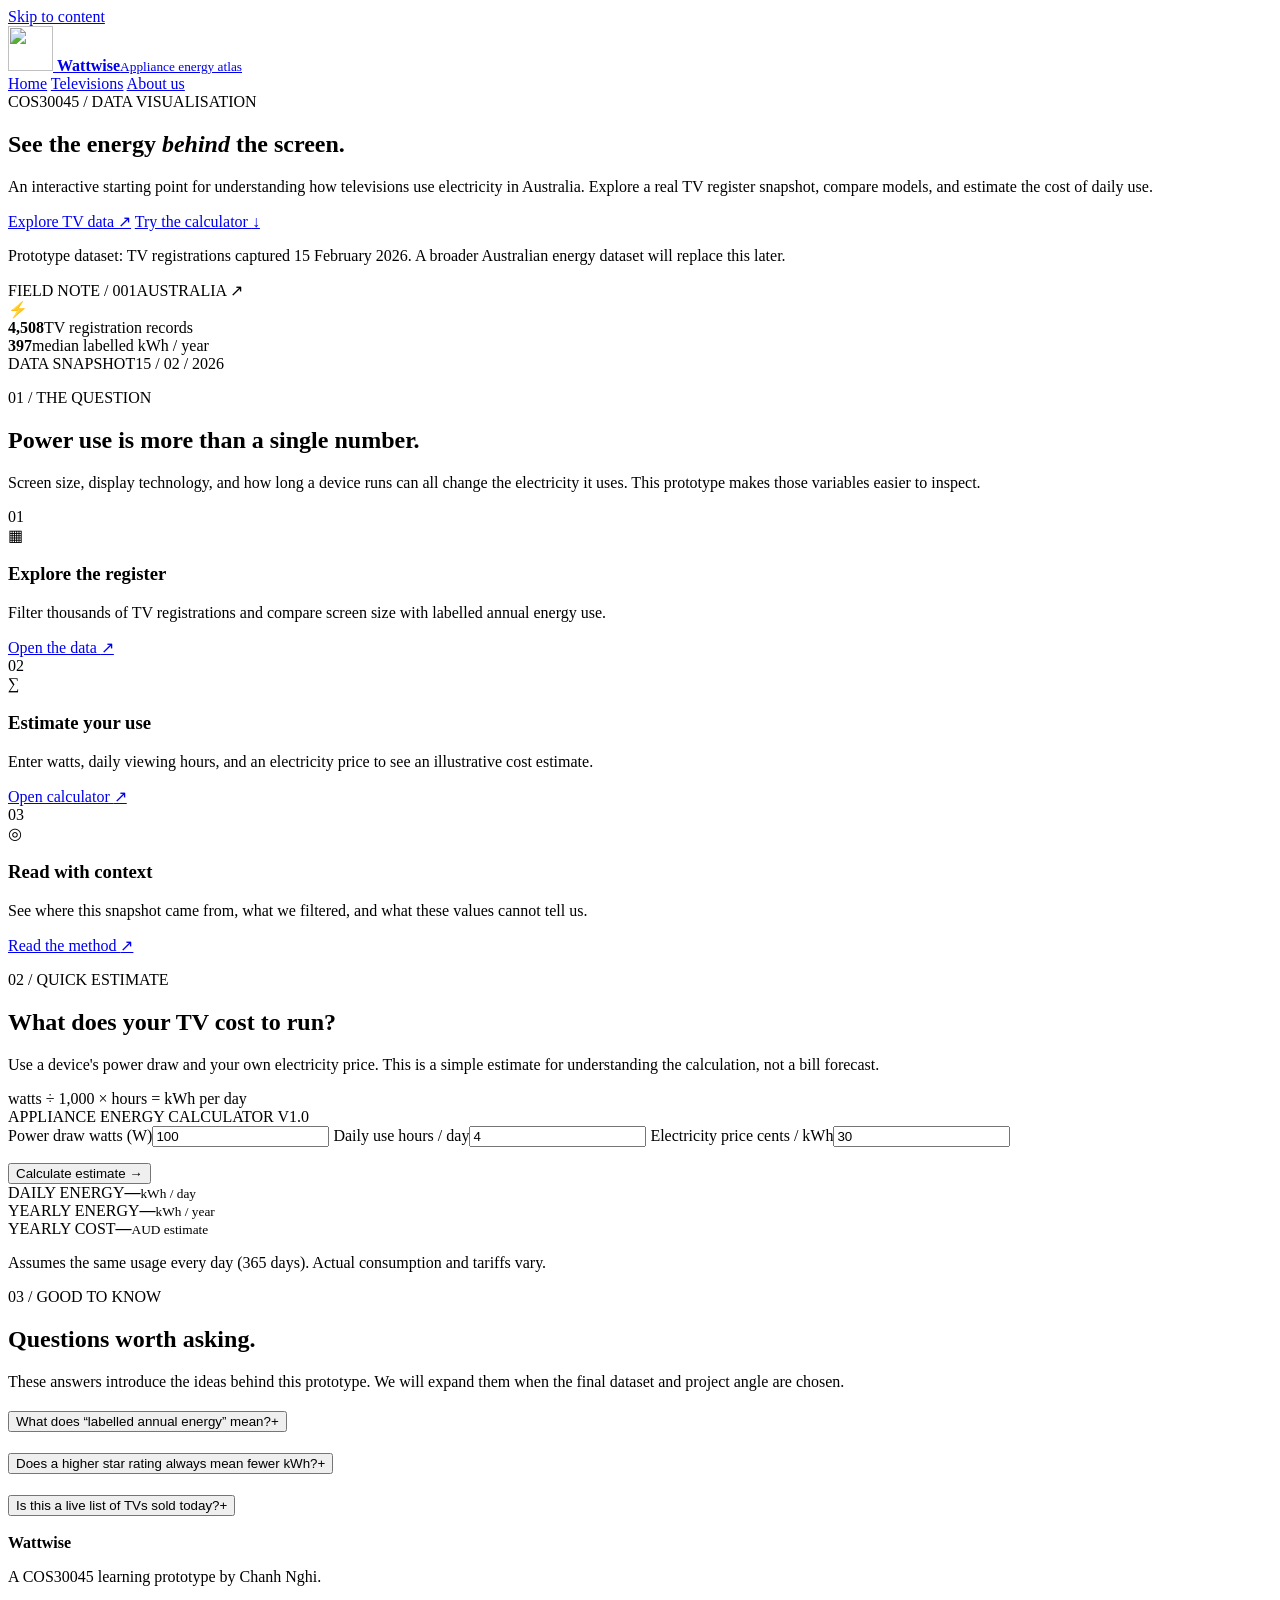
==== Exercise 0.2/index.html @ 2fa2e794 "Initial version of the website" ====
<!doctype html>
<html lang="en">

<head>
  <meta charset="utf-8">
  <meta name="viewport" content="width=device-width, initial-scale=1">
  <meta name="description"
    content="Explore appliance energy use in Australia through an interactive television data snapshot.">
  <title>Home | Appliance Energy Consumption Website</title>
  <link rel="stylesheet" href="assets/css/styles.css">
  <script src="assets/js/site.js" defer></script>
</head>

<body data-page="home">
  <a class="skip-link" href="#main">Skip to content</a>
  <header class="site-header">
    <div class="shell nav-shell">
      <a class="brand" href="index.html" aria-label="Wattwise, Home">
        <img src="assets/img/power-icon.png" alt="" width="45" height="45">
        <span><strong>Wattwise</strong><small>Appliance energy atlas</small></span>
      </a>
      <nav class="main-nav" aria-label="Main navigation">
        <a href="index.html" aria-current="page">Home</a>
        <a href="televisions.html">Televisions</a>
        <a href="about.html">About us</a>
      </nav>
    </div>
  </header>

  <main id="main">
    <section class="hero shell">
      <div class="hero-copy">
        <div class="eyebrow"><span class="eyebrow-dot"></span> COS30045 / DATA VISUALISATION</div>
        <h1>See the energy <em>behind</em> the screen.</h1>
        <p class="hero-lead">An interactive starting point for understanding how televisions use electricity in
          Australia. Explore a real TV register snapshot, compare models, and estimate the cost of daily use.</p>
        <div class="button-row">
          <a class="button button-primary" href="televisions.html">Explore TV data <span aria-hidden="true">↗</span></a>
          <a class="button button-quiet" href="#calculator">Try the calculator <span aria-hidden="true">↓</span></a>
        </div>
        <p class="hero-footnote">Prototype dataset: TV registrations captured 15 February 2026. A broader Australian
          energy dataset will replace this later.</p>
      </div>
      <div class="hero-visual"
        aria-label="Snapshot facts: 4,508 TV registration records and median labelled consumption of 397 kilowatt-hours per year">
        <div class="hero-visual-top"><span>FIELD NOTE / 001</span><span>AUSTRALIA ↗</span></div>
        <div class="energy-orbit" aria-hidden="true">
          <div class="orbit-core"><span>⚡</span></div>
        </div>
        <div class="hero-stats">
          <div><strong>4,508</strong><span>TV registration records</span></div>
          <div><strong>397</strong><span>median labelled kWh / year</span></div>
        </div>
        <div class="hero-visual-bottom"><span>DATA SNAPSHOT</span><span>15 / 02 / 2026</span></div>
      </div>
    </section>

    <section class="section section-light">
      <div class="shell">
        <div class="section-heading">
          <div>
            <p class="kicker">01 / THE QUESTION</p>
            <h2>Power use is more than a single number.</h2>
          </div>
          <p>Screen size, display technology, and how long a device runs can all change the electricity it uses. This
            prototype makes those variables easier to inspect.</p>
        </div>
        <div class="feature-grid">
          <article class="feature-card"><span class="feature-number">01</span>
            <div class="feature-icon" aria-hidden="true">▦</div>
            <h3>Explore the register</h3>
            <p>Filter thousands of TV registrations and compare screen size with labelled annual energy use.</p><a
              href="televisions.html">Open the data <span aria-hidden="true">↗</span></a>
          </article>
          <article class="feature-card"><span class="feature-number">02</span>
            <div class="feature-icon" aria-hidden="true">∑</div>
            <h3>Estimate your use</h3>
            <p>Enter watts, daily viewing hours, and an electricity price to see an illustrative cost estimate.</p><a
              href="#calculator">Open calculator <span aria-hidden="true">↗</span></a>
          </article>
          <article class="feature-card"><span class="feature-number">03</span>
            <div class="feature-icon" aria-hidden="true">◎</div>
            <h3>Read with context</h3>
            <p>See where this snapshot came from, what we filtered, and what these values cannot tell us.</p><a
              href="about.html">Read the method <span aria-hidden="true">↗</span></a>
          </article>
        </div>
      </div>
    </section>

    <section class="section calculator-section" id="calculator">
      <div class="shell calculator-layout">
        <div class="calculator-intro">
          <p class="kicker">02 / QUICK ESTIMATE</p>
          <h2>What does your TV cost to run?</h2>
          <p>Use a device's power draw and your own electricity price. This is a simple estimate for understanding the
            calculation, not a bill forecast.</p>
          <div class="formula">watts ÷ 1,000 × hours = kWh per day</div>
        </div>
        <form class="calculator-panel" id="energy-calculator" novalidate>
          <div class="panel-label">APPLIANCE ENERGY CALCULATOR <span>V1.0</span></div>
          <div class="form-grid">
            <label>Power draw <span>watts (W)</span><input id="watts" name="watts" type="number" min="0.1" step="any"
                value="100" inputmode="decimal" required></label>
            <label>Daily use <span>hours / day</span><input id="hours" name="hours" type="number" min="0.1" max="24"
                step="any" value="4" inputmode="decimal" required></label>
            <label class="form-wide">Electricity price <span>cents / kWh</span><input id="price" name="price"
                type="number" min="0" step="any" value="30" inputmode="decimal" required></label>
          </div>
          <p class="form-error" id="calculator-error" role="alert" aria-live="polite"></p>
          <button class="button button-primary calculator-button" type="submit">Calculate estimate <span
              aria-hidden="true">→</span></button>
          <div class="result-grid" id="calculator-results" aria-live="polite">
            <div><span>DAILY ENERGY</span><strong id="daily-energy">—</strong><small>kWh / day</small></div>
            <div><span>YEARLY ENERGY</span><strong id="yearly-energy">—</strong><small>kWh / year</small></div>
            <div><span>YEARLY COST</span><strong id="yearly-cost">—</strong><small>AUD estimate</small></div>
          </div>
          <p class="fine-print">Assumes the same usage every day (365 days). Actual consumption and tariffs vary.</p>
        </form>
      </div>
    </section>

    <section class="section section-light faq-section">
      <div class="shell faq-layout">
        <div>
          <p class="kicker">03 / GOOD TO KNOW</p>
          <h2>Questions worth asking.</h2>
          <p>These answers introduce the ideas behind this prototype. We will expand them when the final dataset and
            project angle are chosen.</p>
        </div>
        <div class="faq-list">
          <div class="faq-item">
            <h3><button class="faq-trigger" type="button" aria-expanded="false" aria-controls="faq-a1">What does
                “labelled annual energy” mean?<span aria-hidden="true">+</span></button></h3>
            <div class="faq-answer" id="faq-a1" hidden>
              <p>It is the annual kWh value provided in the TV registration dataset. It is useful for comparing
                registered models, but your real usage can differ.</p>
            </div>
          </div>
          <div class="faq-item">
            <h3><button class="faq-trigger" type="button" aria-expanded="false" aria-controls="faq-a2">Does a higher
                star rating always mean fewer kWh?<span aria-hidden="true">+</span></button></h3>
            <div class="faq-answer" id="faq-a2" hidden>
              <p>Not necessarily. A larger screen can use more total energy even with a strong efficiency rating.
                Compare similar screen sizes when making a choice.</p>
            </div>
          </div>
          <div class="faq-item">
            <h3><button class="faq-trigger" type="button" aria-expanded="false" aria-controls="faq-a3">Is this a live
                list of TVs sold today?<span aria-hidden="true">+</span></button></h3>
            <div class="faq-answer" id="faq-a3" hidden>
              <p>No. This site uses a temporary snapshot dated 15 February 2026. “Available” reflects the status
                recorded in that file, not a live stock check.</p>
            </div>
          </div>
        </div>
      </div>
    </section>
  </main>
  <footer class="site-footer">
    <div class="shell footer-inner">
      <div><strong>Wattwise</strong>
        <p>A COS30045 learning prototype by Chanh Nghi.</p>
      </div>
      <div><span>© 2026 Chanh Nghi</span><span>GenAI assistance: OpenAI Codex for design and code.</span></div>
    </div>
  </footer>
</body>

</html>
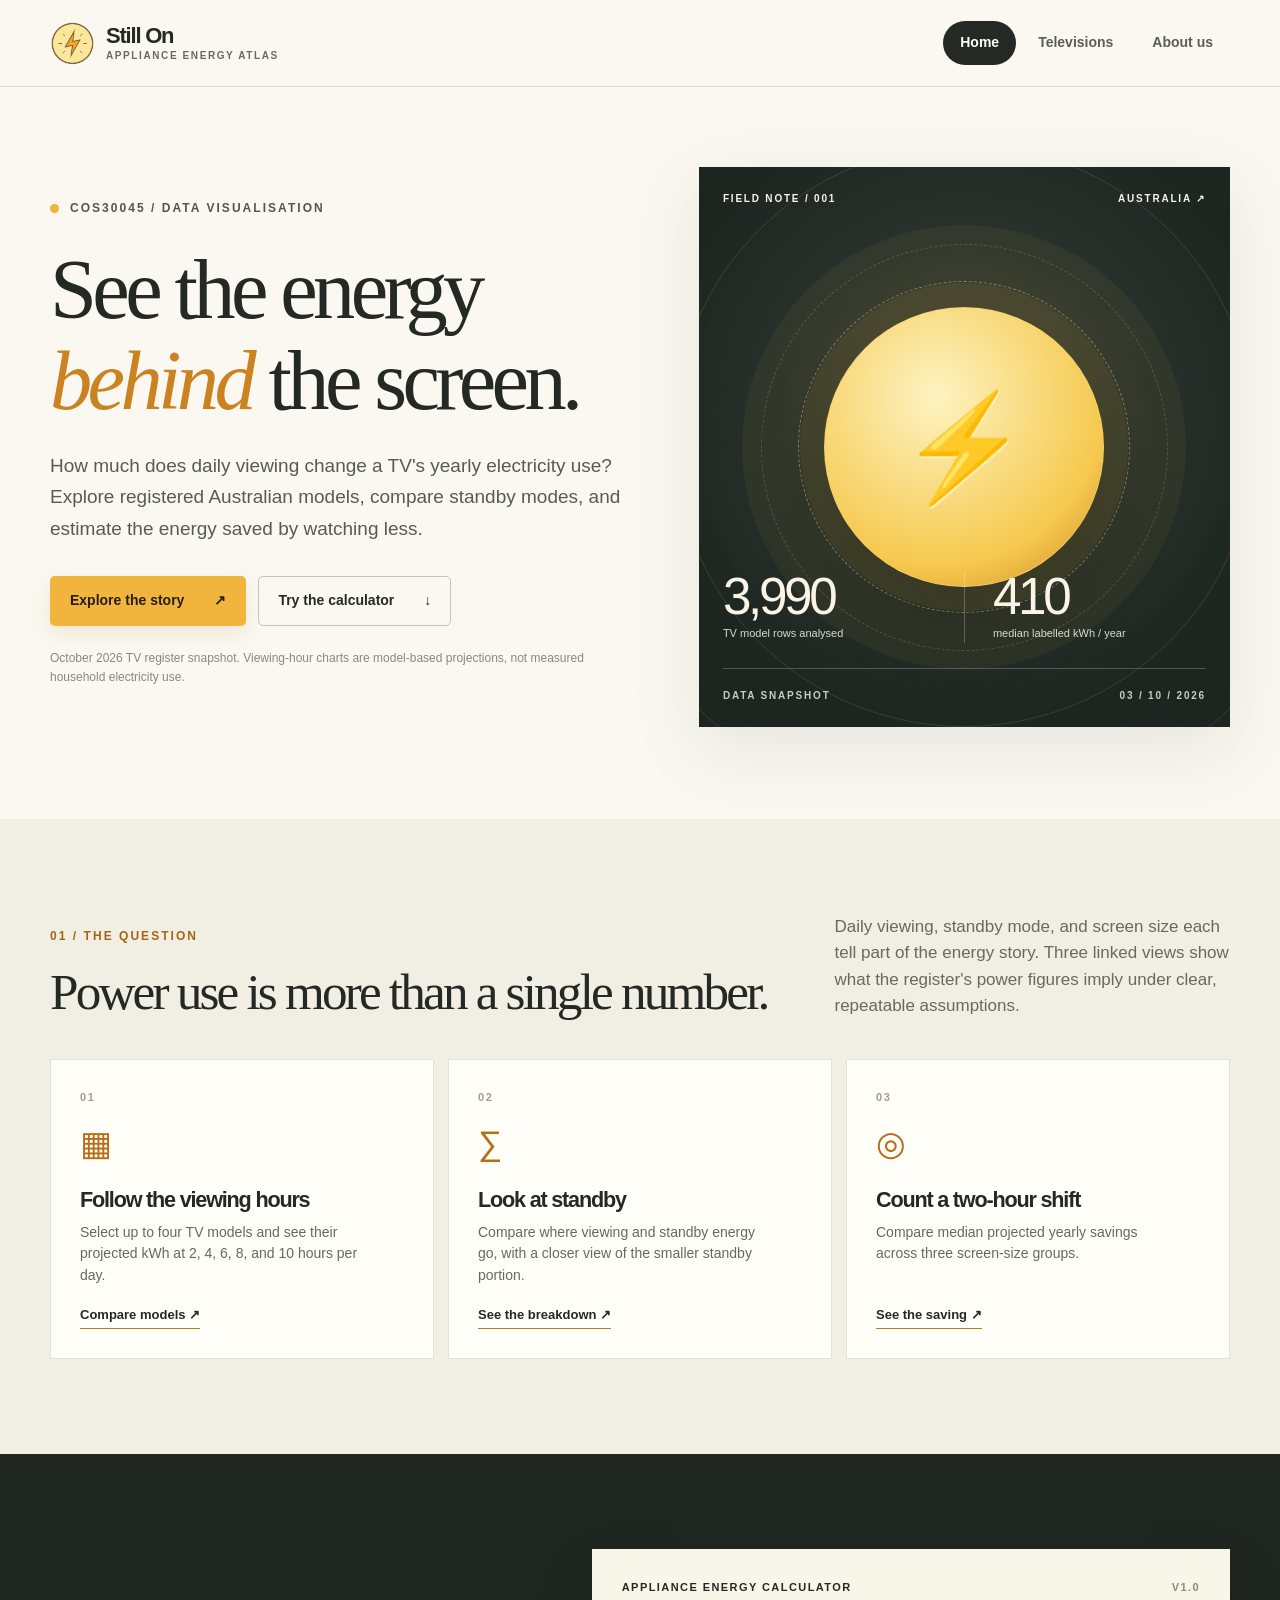
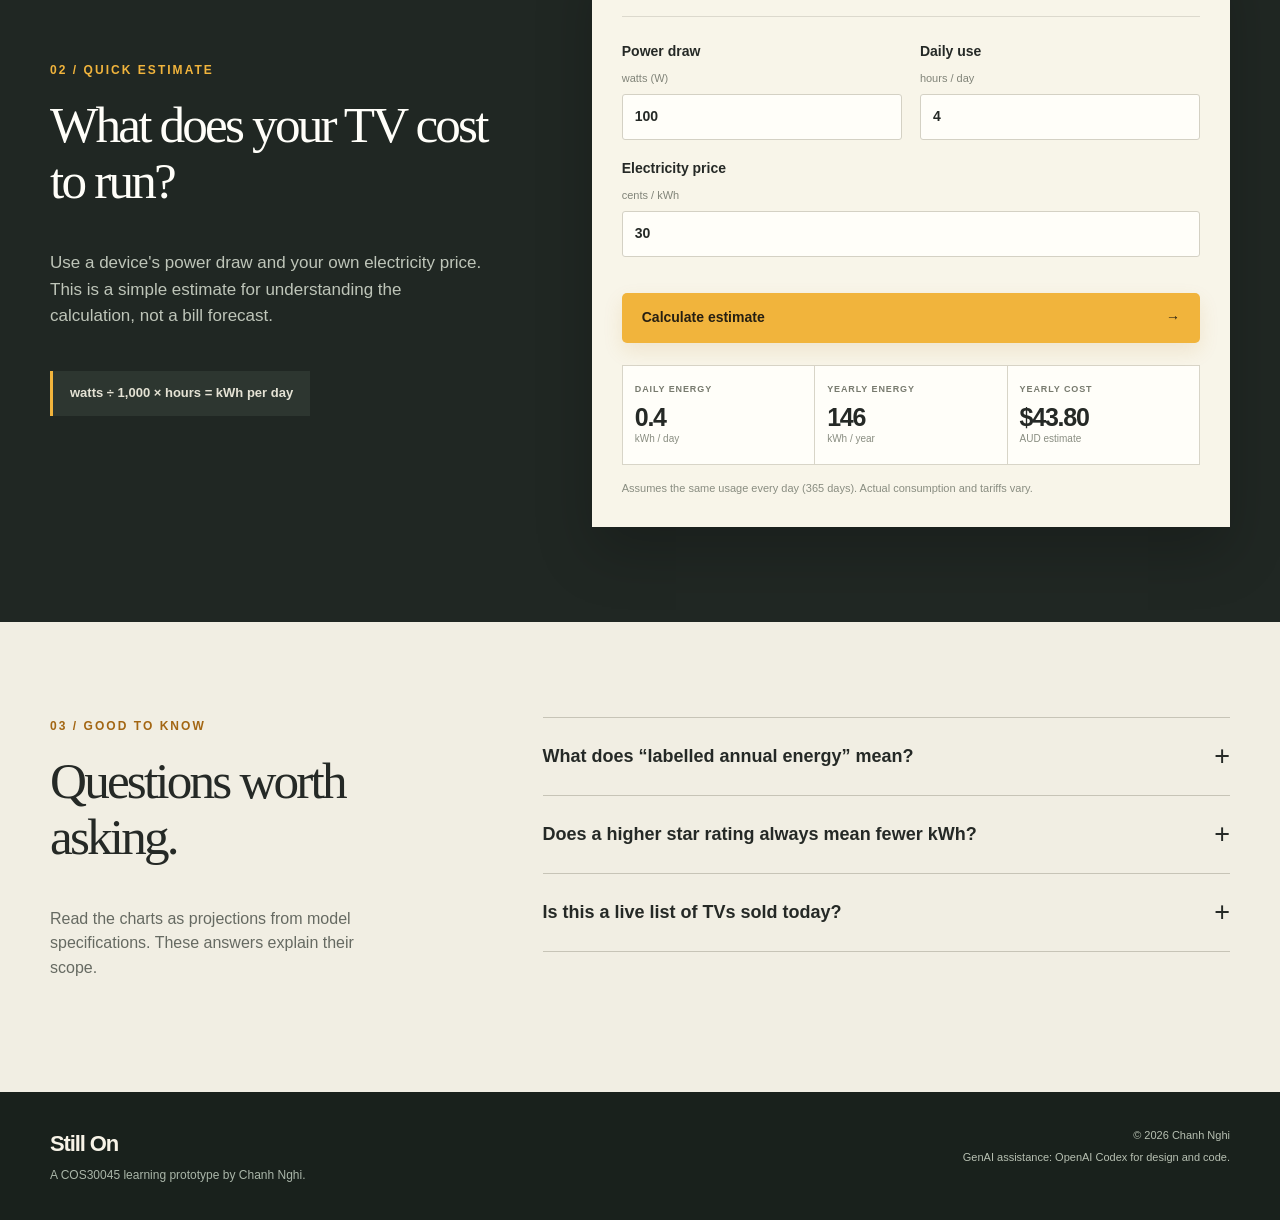
==== commit 1a7477c5: "Update website with new October 2026 dataset and charts" ====
--- a/Exercise 0.2/index.html
+++ b/Exercise 0.2/index.html
@@ -6,7 +6,7 @@
   <meta name="viewport" content="width=device-width, initial-scale=1">
   <meta name="description"
     content="Explore appliance energy use in Australia through an interactive television data snapshot.">
-  <title>Home | Appliance Energy Consumption Website</title>
+  <title>Home | Still On</title>
   <link rel="stylesheet" href="assets/css/styles.css">
   <script src="assets/js/site.js" defer></script>
 </head>
@@ -15,9 +15,9 @@
   <a class="skip-link" href="#main">Skip to content</a>
   <header class="site-header">
     <div class="shell nav-shell">
-      <a class="brand" href="index.html" aria-label="Wattwise, Home">
+      <a class="brand" href="index.html" aria-label="Still On, Home">
         <img src="assets/img/power-icon.png" alt="" width="45" height="45">
-        <span><strong>Wattwise</strong><small>Appliance energy atlas</small></span>
+        <span><strong>Still On</strong><small>Appliance energy atlas</small></span>
       </a>
       <nav class="main-nav" aria-label="Main navigation">
         <a href="index.html" aria-current="page">Home</a>
@@ -32,26 +32,26 @@
       <div class="hero-copy">
         <div class="eyebrow"><span class="eyebrow-dot"></span> COS30045 / DATA VISUALISATION</div>
         <h1>See the energy <em>behind</em> the screen.</h1>
-        <p class="hero-lead">An interactive starting point for understanding how televisions use electricity in
-          Australia. Explore a real TV register snapshot, compare models, and estimate the cost of daily use.</p>
+        <p class="hero-lead">How much does daily viewing change a TV's yearly electricity use? Explore registered
+          Australian models, compare standby modes, and estimate the energy saved by watching less.</p>
         <div class="button-row">
-          <a class="button button-primary" href="televisions.html">Explore TV data <span aria-hidden="true">↗</span></a>
+          <a class="button button-primary" href="televisions.html#viewing">Explore the story <span aria-hidden="true">↗</span></a>
           <a class="button button-quiet" href="#calculator">Try the calculator <span aria-hidden="true">↓</span></a>
         </div>
-        <p class="hero-footnote">Prototype dataset: TV registrations captured 15 February 2026. A broader Australian
-          energy dataset will replace this later.</p>
+        <p class="hero-footnote">October 2026 TV register snapshot. Viewing-hour charts are model-based projections,
+          not measured household electricity use.</p>
       </div>
       <div class="hero-visual"
-        aria-label="Snapshot facts: 4,508 TV registration records and median labelled consumption of 397 kilowatt-hours per year">
+        aria-label="Snapshot facts: 3,990 TV model rows with complete power fields and median labelled consumption of 410 kilowatt-hours per year">
         <div class="hero-visual-top"><span>FIELD NOTE / 001</span><span>AUSTRALIA ↗</span></div>
         <div class="energy-orbit" aria-hidden="true">
           <div class="orbit-core"><span>⚡</span></div>
         </div>
         <div class="hero-stats">
-          <div><strong>4,508</strong><span>TV registration records</span></div>
-          <div><strong>397</strong><span>median labelled kWh / year</span></div>
+          <div><strong>3,990</strong><span>TV model rows analysed</span></div>
+          <div><strong>410</strong><span>median labelled kWh / year</span></div>
         </div>
-        <div class="hero-visual-bottom"><span>DATA SNAPSHOT</span><span>15 / 02 / 2026</span></div>
+        <div class="hero-visual-bottom"><span>DATA SNAPSHOT</span><span>03 / 10 / 2026</span></div>
       </div>
     </section>
 
@@ -62,27 +62,27 @@
             <p class="kicker">01 / THE QUESTION</p>
             <h2>Power use is more than a single number.</h2>
           </div>
-          <p>Screen size, display technology, and how long a device runs can all change the electricity it uses. This
-            prototype makes those variables easier to inspect.</p>
+          <p>Daily viewing, standby mode, and screen size each tell part of the energy story. Three linked views show
+            what the register's power figures imply under clear, repeatable assumptions.</p>
         </div>
         <div class="feature-grid">
           <article class="feature-card"><span class="feature-number">01</span>
             <div class="feature-icon" aria-hidden="true">▦</div>
-            <h3>Explore the register</h3>
-            <p>Filter thousands of TV registrations and compare screen size with labelled annual energy use.</p><a
-              href="televisions.html">Open the data <span aria-hidden="true">↗</span></a>
+            <h3>Follow the viewing hours</h3>
+            <p>Select up to four TV models and see their projected kWh at 2, 4, 6, 8, and 10 hours per day.</p><a
+              href="televisions.html#viewing">Compare models <span aria-hidden="true">↗</span></a>
           </article>
           <article class="feature-card"><span class="feature-number">02</span>
             <div class="feature-icon" aria-hidden="true">∑</div>
-            <h3>Estimate your use</h3>
-            <p>Enter watts, daily viewing hours, and an electricity price to see an illustrative cost estimate.</p><a
-              href="#calculator">Open calculator <span aria-hidden="true">↗</span></a>
+            <h3>Look at standby</h3>
+            <p>Compare where viewing and standby energy go, with a closer view of the smaller standby portion.</p><a
+              href="televisions.html#standby">See the breakdown <span aria-hidden="true">↗</span></a>
           </article>
           <article class="feature-card"><span class="feature-number">03</span>
             <div class="feature-icon" aria-hidden="true">◎</div>
-            <h3>Read with context</h3>
-            <p>See where this snapshot came from, what we filtered, and what these values cannot tell us.</p><a
-              href="about.html">Read the method <span aria-hidden="true">↗</span></a>
+            <h3>Count a two-hour shift</h3>
+            <p>Compare median projected yearly savings across three screen-size groups.</p><a
+              href="televisions.html#savings">See the saving <span aria-hidden="true">↗</span></a>
           </article>
         </div>
       </div>
@@ -125,8 +125,7 @@
         <div>
           <p class="kicker">03 / GOOD TO KNOW</p>
           <h2>Questions worth asking.</h2>
-          <p>These answers introduce the ideas behind this prototype. We will expand them when the final dataset and
-            project angle are chosen.</p>
+          <p>Read the charts as projections from model specifications. These answers explain their scope.</p>
         </div>
         <div class="faq-list">
           <div class="faq-item">
@@ -149,7 +148,7 @@
             <h3><button class="faq-trigger" type="button" aria-expanded="false" aria-controls="faq-a3">Is this a live
                 list of TVs sold today?<span aria-hidden="true">+</span></button></h3>
             <div class="faq-answer" id="faq-a3" hidden>
-              <p>No. This site uses a temporary snapshot dated 15 February 2026. “Available” reflects the status
+              <p>No. This site uses a snapshot dated 3 October 2026. “Available” reflects the status
                 recorded in that file, not a live stock check.</p>
             </div>
           </div>
@@ -159,7 +158,7 @@
   </main>
   <footer class="site-footer">
     <div class="shell footer-inner">
-      <div><strong>Wattwise</strong>
+      <div><strong>Still On</strong>
         <p>A COS30045 learning prototype by Chanh Nghi.</p>
       </div>
       <div><span>© 2026 Chanh Nghi</span><span>GenAI assistance: OpenAI Codex for design and code.</span></div>
@@ -167,4 +166,4 @@
   </footer>
 </body>
 
-</html>+</html>
--- a/Exercise 0.2/assets/css/styles.css
+++ b/Exercise 0.2/assets/css/styles.css
@@ -0,0 +1,1597 @@
+:root {
+    --ink: #252926;
+    --muted: #666a62;
+    --paper: #faf8f1;
+    --cream: #f1eee3;
+    --line: #dcd9cd;
+    --night: #202723;
+    --night-soft: #2c342f;
+    --gold: #f1b43c;
+    --gold-light: #ffe8a0;
+    --white: #fffef9;
+    --shadow: 0 22px 70px rgba(37, 41, 38, .09)
+}
+
+* {
+    box-sizing: border-box
+}
+
+html {
+    scroll-behavior: smooth
+}
+
+body {
+    margin: 0;
+    background: var(--paper);
+    color: var(--ink);
+    font-family: Arial, Helvetica, sans-serif;
+    font-size: 16px;
+    line-height: 1.55
+}
+
+button,
+input,
+select {
+    font: inherit
+}
+
+button,
+a {
+    -webkit-tap-highlight-color: transparent
+}
+
+a {
+    color: inherit
+}
+
+img {
+    max-width: 100%;
+    display: block
+}
+
+.shell {
+    width: min(1180px, calc(100% - 48px));
+    margin-inline: auto
+}
+
+.skip-link {
+    position: absolute;
+    z-index: 20;
+    top: -100px;
+    left: 16px;
+    padding: 10px 16px;
+    background: var(--gold);
+    color: var(--ink)
+}
+
+.skip-link:focus {
+    top: 10px
+}
+
+:focus-visible {
+    outline: 3px solid #cb7c06;
+    outline-offset: 4px
+}
+
+.site-header {
+    position: relative;
+    z-index: 10;
+    background: var(--paper);
+    border-bottom: 1px solid var(--line)
+}
+
+.nav-shell {
+    display: flex;
+    align-items: center;
+    justify-content: space-between;
+    min-height: 86px;
+    gap: 24px
+}
+
+.brand {
+    display: inline-flex;
+    align-items: center;
+    gap: 11px;
+    text-decoration: none;
+    line-height: 1.05
+}
+
+.brand img {
+    width: 45px;
+    height: 45px
+}
+
+.brand strong {
+    display: block;
+    font-size: 22px;
+    letter-spacing: -.055em;
+    font-weight: 800
+}
+
+.brand small {
+    display: block;
+    margin-top: 4px;
+    font-size: 10px;
+    font-weight: 700;
+    letter-spacing: .16em;
+    text-transform: uppercase;
+    color: var(--muted)
+}
+
+.main-nav {
+    display: flex;
+    align-items: center;
+    gap: 5px
+}
+
+.main-nav a {
+    padding: 11px 17px;
+    text-decoration: none;
+    border-radius: 999px;
+    font-size: 14px;
+    font-weight: 700;
+    color: #595e56;
+    transition: background .2s, color .2s
+}
+
+.main-nav a:hover {
+    background: #ebe7d8;
+    color: var(--ink)
+}
+
+.main-nav a[aria-current=page] {
+    background: var(--ink);
+    color: var(--white)
+}
+
+h1,
+h2,
+h3,
+p {
+    margin-top: 0
+}
+
+h1,
+h2,
+h3 {
+    line-height: 1.08;
+    letter-spacing: -.055em
+}
+
+h1,
+h2 {
+    font-family: Georgia, 'Times New Roman', serif;
+    font-weight: 400
+}
+
+h1 {
+    font-size: clamp(3.4rem, 6.6vw, 6.5rem)
+}
+
+h2 {
+    font-size: clamp(2.5rem, 4vw, 4.3rem)
+}
+
+h3 {
+    font-size: 1.35rem
+}
+
+h1 em,
+h2 em {
+    font-weight: 400;
+    color: #ca8320
+}
+
+.kicker,
+.eyebrow {
+    font-size: 12px;
+    font-weight: 800;
+    letter-spacing: .17em;
+    text-transform: uppercase
+}
+
+.kicker {
+    color: #a36613;
+    margin-bottom: 18px
+}
+
+.eyebrow {
+    display: inline-flex;
+    align-items: center;
+    gap: 11px;
+    color: #4f594c
+}
+
+.eyebrow-dot {
+    width: 9px;
+    height: 9px;
+    border-radius: 50%;
+    background: var(--gold)
+}
+
+.hero {
+    display: grid;
+    grid-template-columns: 1.06fr .94fr;
+    gap: 50px;
+    align-items: center;
+    padding-block: 80px 92px
+}
+
+.hero-copy h1 {
+    max-width: 720px;
+    margin: 23px 0 24px
+}
+
+.hero-lead {
+    max-width: 590px;
+    font-size: 19px;
+    line-height: 1.65;
+    color: #555d52
+}
+
+.button-row {
+    display: flex;
+    align-items: center;
+    gap: 12px;
+    flex-wrap: wrap;
+    margin: 32px 0 23px
+}
+
+.button {
+    display: inline-flex;
+    align-items: center;
+    justify-content: space-between;
+    gap: 30px;
+    min-height: 50px;
+    padding: 12px 19px;
+    border: 1px solid transparent;
+    border-radius: 5px;
+    text-decoration: none;
+    font-size: 14px;
+    font-weight: 800;
+    cursor: pointer;
+    transition: transform .2s, background .2s, box-shadow .2s
+}
+
+.button:hover {
+    transform: translateY(-2px)
+}
+
+.button-primary {
+    background: var(--gold);
+    color: #261f12;
+    box-shadow: 0 8px 20px rgba(184, 113, 18, .12)
+}
+
+.button-primary:hover {
+    background: #ffc658;
+    box-shadow: 0 12px 24px rgba(184, 113, 18, .2)
+}
+
+.button-quiet {
+    background: transparent;
+    border-color: #c5c4b8
+}
+
+.button-quiet:hover {
+    background: #f0ecdc
+}
+
+.hero-footnote {
+    max-width: 560px;
+    font-size: 12px;
+    color: #858a80
+}
+
+.hero-visual {
+    position: relative;
+    min-height: 560px;
+    padding: 24px;
+    display: flex;
+    flex-direction: column;
+    justify-content: space-between;
+    overflow: hidden;
+    color: #f9f4e5;
+    background: radial-gradient(circle at 50% 44%, #4a4c38 0, #28312b 44%, #1d2521 78%);
+    box-shadow: var(--shadow)
+}
+
+.hero-visual:before,
+.hero-visual:after {
+    content: "";
+    position: absolute;
+    border: 1px solid rgba(255, 238, 178, .12);
+    border-radius: 50%;
+    left: 50%;
+    top: 48%;
+    transform: translate(-50%, -50%);
+    pointer-events: none
+}
+
+.hero-visual:before {
+    width: 580px;
+    height: 580px
+}
+
+.hero-visual:after {
+    width: 760px;
+    height: 760px
+}
+
+.hero-visual-top,
+.hero-visual-bottom {
+    position: relative;
+    z-index: 1;
+    display: flex;
+    justify-content: space-between;
+    gap: 10px;
+    font-size: 10px;
+    font-weight: 800;
+    letter-spacing: .18em
+}
+
+.hero-visual-bottom {
+    padding-top: 19px;
+    border-top: 1px solid rgba(255, 255, 255, .22);
+    color: #c8ceb9
+}
+
+.energy-orbit {
+    position: absolute;
+    inset: 0;
+    display: grid;
+    place-items: center
+}
+
+.orbit-core {
+    position: relative;
+    width: 280px;
+    aspect-ratio: 1;
+    border: 1px solid rgba(247, 210, 111, .65);
+    border-radius: 50%;
+    display: grid;
+    place-items: center;
+    background: radial-gradient(circle at 40% 32%, #fdf3c2, #f6c94e 67%, #ca8425);
+    box-shadow: 0 0 0 24px rgba(242, 183, 59, .07), 0 0 0 82px rgba(242, 183, 59, .05), 0 30px 70px rgba(9, 12, 9, .33)
+}
+
+.orbit-core:before,
+.orbit-core:after {
+    content: "";
+    position: absolute;
+    width: 330px;
+    height: 330px;
+    border: 1px dashed rgba(255, 239, 188, .4);
+    border-radius: 50%
+}
+
+.orbit-core:after {
+    width: 405px;
+    height: 405px;
+    opacity: .45
+}
+
+.orbit-core span {
+    font-size: 104px;
+    line-height: 1;
+    color: #785327;
+    text-shadow: 1px 2px 0 #fff2bf
+}
+
+.hero-stats {
+    position: relative;
+    z-index: 1;
+    display: flex;
+    gap: 28px;
+    align-items: flex-end;
+    margin-top: auto;
+    padding-bottom: 25px
+}
+
+.hero-stats div {
+    display: flex;
+    flex-direction: column;
+    gap: 3px;
+    flex: 1
+}
+
+.hero-stats div+div {
+    padding-left: 28px;
+    border-left: 1px solid rgba(255, 255, 255, .24)
+}
+
+.hero-stats strong {
+    font-size: clamp(2.4rem, 4vw, 3.6rem);
+    letter-spacing: -.065em;
+    line-height: 1;
+    font-weight: 500
+}
+
+.hero-stats span {
+    font-size: 11px;
+    color: #d8dbc9
+}
+
+.section {
+    padding-block: 95px
+}
+
+.section-light {
+    background: var(--cream)
+}
+
+.section-heading {
+    display: grid;
+    grid-template-columns: 1.3fr .7fr;
+    gap: 50px;
+    align-items: end;
+    margin-bottom: 40px
+}
+
+.section-heading h2 {
+    max-width: 730px;
+    margin-bottom: 0
+}
+
+.section-heading>p {
+    margin: 0;
+    color: var(--muted);
+    font-size: 17px
+}
+
+.feature-grid {
+    display: grid;
+    grid-template-columns: repeat(3, 1fr);
+    gap: 14px
+}
+
+.feature-card {
+    position: relative;
+    min-height: 300px;
+    padding: 29px;
+    background: var(--white);
+    border: 1px solid #e5e2d8;
+    display: flex;
+    flex-direction: column;
+    align-items: flex-start;
+    transition: transform .2s, box-shadow .2s
+}
+
+.feature-card:hover {
+    transform: translateY(-4px);
+    box-shadow: var(--shadow)
+}
+
+.feature-number {
+    font-size: 11px;
+    font-weight: 800;
+    letter-spacing: .14em;
+    color: #9f9f92
+}
+
+.feature-icon {
+    margin: 20px 0 28px;
+    font-size: 34px;
+    line-height: 1;
+    color: #b66e17
+}
+
+.feature-card h3 {
+    margin-bottom: 10px
+}
+
+.feature-card p {
+    color: var(--muted);
+    font-size: 14px;
+    max-width: 300px
+}
+
+.feature-card a {
+    margin-top: auto;
+    text-decoration: none;
+    font-size: 13px;
+    font-weight: 800;
+    border-bottom: 1px solid #b77c25;
+    padding-bottom: 3px
+}
+
+.calculator-section {
+    background: var(--night);
+    color: var(--white)
+}
+
+.calculator-layout {
+    display: grid;
+    grid-template-columns: .85fr 1.15fr;
+    gap: 70px;
+    align-items: center
+}
+
+.calculator-intro .kicker {
+    color: var(--gold)
+}
+
+.calculator-intro h2 {
+    max-width: 440px
+}
+
+.calculator-intro>p:not(.kicker) {
+    max-width: 440px;
+    color: #bec5b9;
+    font-size: 17px
+}
+
+.formula {
+    display: inline-block;
+    margin-top: 25px;
+    padding: 12px 17px;
+    border-left: 3px solid var(--gold);
+    background: #2d3630;
+    color: #e4e2d4;
+    font-size: 13px;
+    font-weight: 700
+}
+
+.calculator-panel {
+    padding: 30px;
+    background: #f8f5e9;
+    color: var(--ink);
+    box-shadow: 0 26px 55px rgba(0, 0, 0, .2)
+}
+
+.panel-label {
+    display: flex;
+    justify-content: space-between;
+    gap: 15px;
+    padding-bottom: 20px;
+    border-bottom: 1px solid var(--line);
+    font-size: 11px;
+    font-weight: 800;
+    letter-spacing: .13em
+}
+
+.panel-label span {
+    color: #8d8b80
+}
+
+.form-grid {
+    display: grid;
+    grid-template-columns: 1fr 1fr;
+    gap: 18px;
+    margin-top: 24px
+}
+
+.form-grid label {
+    display: flex;
+    flex-direction: column;
+    gap: 7px;
+    font-size: 14px;
+    font-weight: 800
+}
+
+.form-grid label span {
+    color: #818479;
+    font-size: 11px;
+    font-weight: 400
+}
+
+.form-grid input,
+.filter-grid select {
+    width: 100%;
+    min-height: 46px;
+    border: 1px solid #d4d1c4;
+    border-radius: 3px;
+    background: var(--white);
+    padding: 10px 12px;
+    color: var(--ink)
+}
+
+.form-grid input:focus,
+.filter-grid select:focus {
+    border-color: #a77622
+}
+
+.form-wide {
+    grid-column: span 2
+}
+
+.form-error {
+    min-height: 21px;
+    margin: 12px 0 0;
+    color: #a43d2a;
+    font-size: 13px;
+    font-weight: 700
+}
+
+.calculator-button {
+    width: 100%;
+    margin-top: 3px
+}
+
+.result-grid {
+    display: grid;
+    grid-template-columns: repeat(3, 1fr);
+    gap: 1px;
+    margin-top: 22px;
+    background: #d8d5c8;
+    border: 1px solid #d8d5c8
+}
+
+.result-grid>div {
+    padding: 17px 12px;
+    background: var(--white);
+    display: flex;
+    flex-direction: column
+}
+
+.result-grid span {
+    font-size: 9px;
+    letter-spacing: .1em;
+    font-weight: 800;
+    color: #777a6e
+}
+
+.result-grid strong {
+    margin-top: 7px;
+    font-size: 25px;
+    letter-spacing: -.05em;
+    line-height: 1.1
+}
+
+.result-grid small {
+    font-size: 10px;
+    color: #898d81
+}
+
+.fine-print {
+    margin: 15px 0 0;
+    color: #898d81;
+    font-size: 11px
+}
+
+.faq-layout {
+    display: grid;
+    grid-template-columns: .75fr 1.25fr;
+    gap: 80px
+}
+
+.faq-layout>div:first-child p:not(.kicker) {
+    color: var(--muted);
+    max-width: 330px
+}
+
+.faq-list {
+    border-top: 1px solid #c7c4b7
+}
+
+.faq-item {
+    border-bottom: 1px solid #c7c4b7
+}
+
+.faq-item h3 {
+    margin: 0
+}
+
+.faq-trigger {
+    display: flex;
+    align-items: center;
+    justify-content: space-between;
+    gap: 20px;
+    width: 100%;
+    padding: 25px 0;
+    border: 0;
+    background: transparent;
+    text-align: left;
+    color: var(--ink);
+    font-weight: 700;
+    font-size: 18px;
+    cursor: pointer
+}
+
+.faq-trigger:hover {
+    color: #a76b19
+}
+
+.faq-trigger span {
+    font-size: 27px;
+    font-weight: 400;
+    line-height: 1;
+    transition: transform .2s
+}
+
+.faq-trigger[aria-expanded=true] span {
+    transform: rotate(45deg)
+}
+
+.faq-answer {
+    padding: 0 35px 22px 0;
+    color: var(--muted)
+}
+
+.faq-answer p {
+    margin: 0
+}
+
+.site-footer {
+    background: #19211c;
+    color: #f7f3e7
+}
+
+.footer-inner {
+    display: flex;
+    justify-content: space-between;
+    gap: 30px;
+    padding-block: 35px
+}
+
+.site-footer strong {
+    font-size: 22px;
+    letter-spacing: -.05em
+}
+
+.site-footer p {
+    margin: 5px 0 0;
+    font-size: 12px;
+    color: #aab6a9
+}
+
+.footer-inner>div:last-child {
+    display: flex;
+    flex-direction: column;
+    align-items: flex-end;
+    gap: 5px;
+    font-size: 11px;
+    color: #b7c0b2
+}
+
+.page-hero {
+    display: grid;
+    grid-template-columns: 1fr auto;
+    gap: 50px;
+    align-items: end;
+    padding-block: 72px 78px
+}
+
+.page-hero h1 {
+    max-width: 860px;
+    margin-bottom: 20px
+}
+
+.page-hero p:not(.kicker) {
+    max-width: 740px;
+    margin-bottom: 0;
+    color: var(--muted);
+    font-size: 18px
+}
+
+.page-hero-stamp {
+    width: 185px;
+    height: 185px;
+    border-radius: 50%;
+    border: 1px solid #c9ba8e;
+    background: #f6e7b3;
+    display: flex;
+    flex-direction: column;
+    align-items: center;
+    justify-content: center;
+    text-align: center;
+    transform: rotate(9deg)
+}
+
+.page-hero-stamp span {
+    font-size: 44px;
+    letter-spacing: -.08em;
+    line-height: 1
+}
+
+.page-hero-stamp small {
+    font-size: 11px;
+    line-height: 1.35;
+    font-weight: 700
+}
+
+.data-section {
+    padding-block: 55px 95px
+}
+
+.data-toolbar {
+    display: flex;
+    align-items: end;
+    justify-content: space-between;
+    gap: 40px;
+    margin-bottom: 26px
+}
+
+.data-toolbar h2 {
+    font-size: clamp(2rem, 3vw, 3rem);
+    margin: 0
+}
+
+.data-toolbar .kicker {
+    margin-bottom: 8px
+}
+
+.filter-grid {
+    display: grid;
+    grid-template-columns: repeat(3, minmax(135px, 1fr));
+    gap: 10px;
+    width: min(640px, 100%)
+}
+
+.filter-grid label {
+    font-size: 11px;
+    font-weight: 800;
+    letter-spacing: .05em
+}
+
+.filter-grid select {
+    margin-top: 7px;
+    font-size: 13px;
+    letter-spacing: 0;
+    font-weight: 400
+}
+
+.load-message {
+    padding: 20px;
+    border: 1px dashed #c5c1b1;
+    color: #5d6557
+}
+
+.stat-grid {
+    display: grid;
+    grid-template-columns: repeat(4, 1fr);
+    gap: 10px;
+    margin-bottom: 18px
+}
+
+.stat-card {
+    padding: 22px;
+    background: var(--white);
+    border: 1px solid #e2dfd4;
+    display: flex;
+    flex-direction: column
+}
+
+.stat-card>span {
+    font-size: 10px;
+    font-weight: 800;
+    letter-spacing: .1em;
+    color: #757d71
+}
+
+.stat-card strong {
+    margin-top: 12px;
+    font-size: 37px;
+    line-height: 1;
+    letter-spacing: -.055em
+}
+
+.stat-card small {
+    margin-top: 6px;
+    color: #838a80;
+    font-size: 11px
+}
+
+.chart-card,
+.table-card {
+    background: var(--white);
+    border: 1px solid #e2dfd4
+}
+
+.chart-card {
+    padding: 30px 30px 19px
+}
+
+.chart-header,
+.table-heading {
+    display: flex;
+    justify-content: space-between;
+    align-items: end;
+    gap: 30px
+}
+
+.chart-header .kicker,
+.table-heading .kicker {
+    margin-bottom: 9px
+}
+
+.chart-header h3,
+.table-heading h3 {
+    margin-bottom: 5px;
+    font-size: 25px;
+    letter-spacing: -.04em
+}
+
+.chart-header p:not(.kicker),
+.table-heading>p {
+    margin: 0;
+    color: #777e73;
+    font-size: 12px
+}
+
+.chart-legend {
+    white-space: nowrap;
+    font-size: 11px;
+    color: #71796c
+}
+
+.chart-legend i {
+    display: inline-block;
+    width: 9px;
+    height: 9px;
+    margin-right: 5px;
+    border-radius: 50%;
+    background: #c78222
+}
+
+.chart-scroll {
+    overflow-x: auto;
+    margin-top: 20px
+}
+
+.chart-scroll svg {
+    display: block;
+    width: 100%;
+    min-width: 620px;
+    height: auto
+}
+
+.chart-axis-label {
+    text-align: center;
+    font-size: 10px;
+    font-weight: 800;
+    letter-spacing: .12em;
+    color: #697066
+}
+
+.chart-note {
+    margin: 15px 0 0;
+    padding-top: 12px;
+    border-top: 1px solid #eeeae0;
+    color: #6d7569;
+    font-size: 11px
+}
+
+.table-card {
+    margin-top: 18px;
+    padding: 30px
+}
+
+.table-heading {
+    margin-bottom: 20px
+}
+
+.table-heading>p {
+    max-width: 280px
+}
+
+.table-scroll {
+    overflow-x: auto
+}
+
+table {
+    width: 100%;
+    border-collapse: collapse;
+    text-align: left;
+    font-size: 13px;
+    min-width: 690px
+}
+
+th {
+    padding: 11px 12px;
+    background: #f1eee3;
+    color: #5e665a;
+    font-size: 10px;
+    letter-spacing: .08em;
+    text-transform: uppercase
+}
+
+td {
+    padding: 12px;
+    border-bottom: 1px solid #ece9e0
+}
+
+td:first-child {
+    font-weight: 700
+}
+
+td span {
+    display: block;
+    font-weight: 400;
+    font-size: 11px;
+    color: #858c80
+}
+
+tbody tr:hover {
+    background: #faf6e9
+}
+
+.source-strip {
+    display: grid;
+    grid-template-columns: auto 1fr auto;
+    gap: 18px;
+    align-items: start;
+    margin-top: 18px;
+    padding: 22px;
+    background: #e8e3d5
+}
+
+.source-strip>span {
+    font-size: 10px;
+    font-weight: 800;
+    letter-spacing: .1em;
+    color: #936215
+}
+
+.source-strip p {
+    margin: 0;
+    font-size: 12px;
+    color: #62695f
+}
+
+.source-strip a {
+    white-space: nowrap;
+    font-size: 12px;
+    font-weight: 800;
+    text-decoration: none;
+    border-bottom: 1px solid #9a771e
+}
+
+.axis-line {
+    stroke: #687367;
+    stroke-width: 1.5
+}
+
+.grid-line {
+    stroke: #e4e6df;
+    stroke-width: 1
+}
+
+.tick-label {
+    fill: #697367;
+    font: 12px Arial, Helvetica, sans-serif
+}
+
+.axis-title {
+    fill: #566158;
+    font: 700 11px Arial, Helvetica, sans-serif;
+    letter-spacing: 1px
+}
+
+.plot-point {
+    fill: #bd7a1c;
+    opacity: .34;
+    stroke: #9d5e11;
+    stroke-width: .35
+}
+
+.plot-point:hover,
+.plot-point:focus {
+    opacity: 1;
+    fill: #eb9f1f;
+    stroke: #633e10;
+    stroke-width: 2;
+    outline: none
+}
+
+.about-hero {
+    min-height: 425px
+}
+
+.about-mark {
+    width: 250px;
+    height: 250px;
+    display: grid;
+    place-items: center;
+    border: 1px solid #d3c494;
+    border-radius: 50%;
+    background: #f7e8b5;
+    color: #815921;
+    box-shadow: 0 0 0 27px rgba(238, 204, 111, .18)
+}
+
+.about-mark>span {
+    font-family: Georgia, serif;
+    font-size: 140px;
+    line-height: 1;
+    letter-spacing: -.2em;
+    padding-right: .2em
+}
+
+.about-mark span span {
+    font-family: Arial, sans-serif;
+    font-size: 48px;
+    vertical-align: middle;
+    letter-spacing: 0
+}
+
+.about-grid {
+    display: grid;
+    grid-template-columns: 1fr 1fr;
+    gap: 90px
+}
+
+.about-grid h2 {
+    max-width: 430px
+}
+
+.about-prose {
+    font-size: 18px;
+    color: #586056
+}
+
+.about-prose p {
+    margin-bottom: 24px
+}
+
+.text-link {
+    display: inline-block;
+    margin-top: 9px;
+    font-size: 14px;
+    color: var(--ink);
+    font-weight: 800;
+    text-decoration: none;
+    border-bottom: 2px solid var(--gold)
+}
+
+.method-section {
+    background: #e9dfc4
+}
+
+.method-section h2 {
+    margin-bottom: 38px
+}
+
+.method-grid {
+    display: grid;
+    grid-template-columns: repeat(4, 1fr);
+    gap: 12px
+}
+
+.method-grid article {
+    padding: 25px;
+    background: #f9f5e8;
+    min-height: 255px
+}
+
+.method-grid article>span {
+    font-size: 12px;
+    font-weight: 800;
+    color: #aa711b
+}
+
+.method-grid h3 {
+    margin: 48px 0 10px
+}
+
+.method-grid p {
+    margin: 0;
+    font-size: 13px;
+    color: #646b60
+}
+
+code {
+    font-family: Consolas, monospace;
+    font-size: .92em;
+    overflow-wrap: anywhere
+}
+
+/* Three linked TV energy views. */
+.story-jump-links {
+    display: flex;
+    flex-wrap: wrap;
+    gap: 10px;
+    margin-top: 26px
+}
+
+.story-jump-links a {
+    padding: 8px 13px;
+    border: 1px solid var(--line);
+    border-radius: 99px;
+    color: var(--ink);
+    font-size: 12px;
+    font-weight: 700;
+    text-decoration: none
+}
+
+.story-jump-links a:hover { background: var(--gold-light) }
+.story-section { padding-block: 90px }
+.story-section-dark { background: var(--night); color: var(--white) }
+.story-section-cream { background: var(--cream) }
+.story-section-savings { background: #e9dfc4 }
+.story-heading {
+    display: grid;
+    grid-template-columns: 1.1fr .65fr;
+    gap: 60px;
+    align-items: end;
+    margin-bottom: 36px
+}
+
+.story-heading h2 { margin-bottom: 0 }
+.story-heading > p { margin-bottom: 5px; max-width: 460px; color: var(--muted); font-size: 18px }
+.story-section-dark .story-heading > p { color: #bec8bd }
+.story-section-dark .kicker { color: var(--gold) }
+.story-panel {
+    padding: 30px 35px 25px;
+    background: var(--white);
+    border: 1px solid #e2dfd4;
+    color: var(--ink);
+    box-shadow: var(--shadow)
+}
+
+.story-panel + .story-panel { margin-top: 18px }
+.story-panel-head { display: flex; justify-content: space-between; align-items: end; gap: 25px; margin-bottom: 24px }
+.story-panel-head h3 { margin: 6px 0 0; font-size: clamp(1.35rem, 2.3vw, 1.9rem) }
+.story-panel-head p { max-width: 320px; margin: 0; color: var(--muted); font-size: 13px }
+.mini-kicker { color: #9a6d1e; font-size: 10px; font-weight: 800; letter-spacing: .14em }
+.story-filter-grid { display: grid; grid-template-columns: 1fr 1fr 1.55fr; gap: 13px; align-items: end }
+.story-filter-grid label, .standby-controls label { display: block; font-size: 12px; font-weight: 700 }
+.story-filter-grid select, .story-filter-grid input, .standby-controls select {
+    display: block;
+    width: 100%;
+    height: 46px;
+    margin-top: 7px;
+    padding: 0 13px;
+    border: 1px solid #d9d7cc;
+    border-radius: 3px;
+    background: var(--white);
+    color: var(--ink);
+    font-size: 13px;
+    font-weight: 400
+}
+
+.model-picker { position: relative }
+.model-results {
+    position: absolute;
+    z-index: 8;
+    top: 100%;
+    left: 0;
+    right: 0;
+    max-height: 300px;
+    overflow-y: auto;
+    background: var(--white);
+    border: 1px solid var(--line);
+    box-shadow: var(--shadow)
+}
+
+.model-results[hidden] { display: none }
+.model-results button { display: block; width: 100%; padding: 10px 13px; border: 0; border-bottom: 1px solid #eeeae0; background: transparent; text-align: left; cursor: pointer }
+.model-results button:hover, .model-results button:focus-visible { background: #fff2d4 }
+.model-results strong, .model-results small { display: block }
+.model-results strong { font-size: 12px }
+.model-results small { margin-top: 2px; color: var(--muted); font-size: 11px }
+.model-results p { padding: 12px; margin: 0; color: var(--muted); font-size: 12px }
+.selection-row { display: flex; gap: 20px; align-items: start; margin-top: 18px; padding-top: 16px; border-top: 1px solid #ece9de }
+.selection-row > .mini-kicker { flex: 0 0 140px; padding-top: 8px }
+.selected-models { display: flex; flex-wrap: wrap; gap: 7px; min-height: 35px }
+.selection-hint { padding-top: 7px; color: var(--muted); font-size: 12px }
+.model-chip { display: inline-flex; align-items: center; gap: 8px; padding: 5px 6px 5px 11px; border: 1px solid #e2ddd0; border-left: 4px solid var(--model-color); background: #faf8f1; font-size: 11px; font-weight: 700 }
+.model-chip button { display: grid; place-items: center; width: 22px; height: 22px; padding: 0; border: 0; border-radius: 50%; background: #ece7d9; cursor: pointer; font-size: 17px; line-height: 1 }
+.model-chip button:hover { background: var(--gold-light) }
+.story-chart-scroll { overflow-x: auto; margin-top: 18px }
+.story-chart-scroll svg { display: block; width: 100%; min-width: 650px; height: auto }
+.line-legend { display: grid; grid-template-columns: repeat(2, 1fr); gap: 8px 20px; margin: 8px 0 0 }
+.line-legend-item { display: flex; align-items: center; gap: 8px; min-width: 0; font-size: 12px; color: #626c62 }
+.line-legend-item i { display: inline-block; width: 15px; height: 5px; flex: 0 0 15px; border-radius: 4px }
+.story-chart-note { margin: 18px 0 0; padding-top: 13px; border-top: 1px solid #eae6db; color: #677064; font-size: 12px }
+.story-takeaway { display: grid; grid-template-columns: 170px 1fr; gap: 20px; margin-top: 25px; padding-top: 18px; border-top: 1px solid currentColor }
+.story-takeaway span { color: #b17d22; font-size: 10px; font-weight: 800; letter-spacing: .14em }
+.story-takeaway p { max-width: 790px; margin: 0; font-size: 16px }
+.story-section-dark .story-takeaway { border-color: #4c5750 }
+.story-section-dark .story-takeaway span { color: var(--gold) }
+.standby-controls { display: grid; grid-template-columns: 1fr 1fr 1.3fr; gap: 13px; align-items: end; margin-bottom: 17px }
+.standby-controls p { margin: 0 0 8px; color: var(--muted); font-size: 12px }
+.energy-legend { display: flex; flex-wrap: wrap; gap: 12px 25px; margin-bottom: 15px; font-size: 12px; font-weight: 700; color: #566158 }
+.energy-legend span { display: inline-flex; align-items: center; gap: 7px }
+.energy-legend i { display: inline-block; width: 16px; height: 11px; border-radius: 2px }
+.legend-viewing { background: #c47b20 }
+.legend-passive { background: #6b8990 }
+.legend-active { background: #a14d55 }
+.story-grid-line { stroke: #e3e6e0; stroke-width: 1 }
+.story-axis-line { stroke: #778378; stroke-width: 1.5 }
+.story-tick { fill: #70796d; font: 12px Arial, Helvetica, sans-serif }
+.story-axis-caption { fill: #5e695f; font: 700 11px Arial, Helvetica, sans-serif; letter-spacing: .08em }
+.story-bar-key { fill: #70796d; font: 10px Arial, Helvetica, sans-serif }
+.story-chart-hint { fill: #7e8579; font: 10px Arial, Helvetica, sans-serif }
+.saving-value { fill: var(--ink); font: 700 15px Arial, Helvetica, sans-serif }
+.story-tooltip-target { cursor: help; outline: none }
+.story-tooltip-target:focus-visible { outline: 2px solid var(--gold); outline-offset: 3px }
+.story-tooltip {
+    position: fixed;
+    z-index: 30;
+    width: min(310px, calc(100vw - 16px));
+    padding: 16px 18px;
+    border: 1px solid #ddd6c6;
+    background: #fffdf7;
+    color: var(--ink);
+    box-shadow: 0 14px 32px rgba(33, 39, 35, .13);
+    pointer-events: none;
+    font-size: 12px
+}
+.story-tooltip[hidden] { display: none }
+.story-tooltip-eyebrow { display: block; margin-bottom: 5px; color: #9a6816; font-size: 10px; font-weight: 800; letter-spacing: .1em }
+.story-tooltip-heading { display: block; font-size: 15px; line-height: 1.25; overflow-wrap: anywhere }
+.story-tooltip-value { margin-top: 9px; padding-bottom: 11px; border-bottom: 1px solid #e7e0d1; color: #9a6816; font-size: 19px; font-weight: 700; line-height: 1.2 }
+.story-tooltip dl { display: grid; grid-template-columns: minmax(80px, 1fr) auto; gap: 4px 13px; margin: 11px 0 0 }
+.story-tooltip dt { color: var(--muted) }
+.story-tooltip dd { margin: 0; text-align: right; font-weight: 700 }
+
+@media(max-width:980px) {
+    .story-heading { gap: 32px }
+    .standby-controls { grid-template-columns: repeat(2, 1fr) }
+    .standby-controls p { grid-column: 1 / -1 }
+}
+
+@media(max-width:700px) {
+    .story-section { padding-block: 60px }
+    .story-heading { grid-template-columns: 1fr; gap: 18px }
+    .story-heading > p { font-size: 16px }
+    .story-panel { padding: 22px 18px }
+    .story-panel-head { display: block }
+    .story-panel-head p { margin-top: 9px }
+    .story-filter-grid { grid-template-columns: 1fr 1fr }
+    .model-picker { grid-column: 1 / -1 }
+    .selection-row { display: block }
+    .selection-row > .mini-kicker { display: block; margin-bottom: 8px }
+    .line-legend { grid-template-columns: 1fr }
+    .story-takeaway { grid-template-columns: 1fr; gap: 8px }
+}
+
+@media(max-width:480px) {
+    .story-filter-grid, .standby-controls { grid-template-columns: 1fr }
+    .standby-controls p { grid-column: auto }
+    .story-chart-scroll svg { min-width: 610px }
+}
+
+@media(max-width:980px) {
+    .hero {
+        gap: 28px
+    }
+
+    .hero-visual {
+        min-height: 500px
+    }
+
+    .orbit-core {
+        width: 210px
+    }
+
+    .orbit-core:before {
+        width: 260px;
+        height: 260px
+    }
+
+    .orbit-core:after {
+        width: 320px;
+        height: 320px
+    }
+
+    .hero-stats {
+        gap: 12px
+    }
+
+    .hero-stats div+div {
+        padding-left: 12px
+    }
+
+    .calculator-layout {
+        gap: 35px
+    }
+
+    .data-toolbar {
+        display: block
+    }
+
+    .filter-grid {
+        margin-top: 22px;
+        width: 100%
+    }
+
+    .method-grid {
+        grid-template-columns: repeat(2, 1fr)
+    }
+}
+
+@media(max-width:700px) {
+    .shell {
+        width: min(100% - 30px, 1180px)
+    }
+
+    .nav-shell {
+        min-height: 78px;
+        flex-wrap: wrap;
+        justify-content: center;
+        padding-block: 13px;
+        gap: 14px
+    }
+
+    .brand {
+        margin-right: auto
+    }
+
+    .main-nav {
+        width: 100%;
+        justify-content: space-between
+    }
+
+    .main-nav a {
+        padding: 8px 12px;
+        font-size: 12px
+    }
+
+    .hero,
+    .section-heading,
+    .calculator-layout,
+    .faq-layout,
+    .page-hero,
+    .about-grid {
+        grid-template-columns: 1fr
+    }
+
+    .hero {
+        padding-block: 52px 60px;
+        gap: 35px
+    }
+
+    .hero-visual {
+        min-height: 490px
+    }
+
+    .hero-stats strong {
+        font-size: 2.5rem
+    }
+
+    .section {
+        padding-block: 65px
+    }
+
+    .section-heading {
+        gap: 15px
+    }
+
+    .feature-grid {
+        grid-template-columns: 1fr
+    }
+
+    .feature-card {
+        min-height: 235px
+    }
+
+    .feature-icon {
+        margin: 12px 0 17px
+    }
+
+    .calculator-layout,
+    .faq-layout,
+    .about-grid {
+        gap: 30px
+    }
+
+    .page-hero {
+        padding-block: 50px;
+        gap: 28px
+    }
+
+    .page-hero-stamp {
+        width: 135px;
+        height: 135px
+    }
+
+    .page-hero-stamp span {
+        font-size: 35px
+    }
+
+    .stat-grid {
+        grid-template-columns: repeat(2, 1fr)
+    }
+
+    .table-heading,
+    .chart-header {
+        align-items: start;
+        flex-direction: column;
+        gap: 12px
+    }
+
+    .source-strip {
+        grid-template-columns: 1fr;
+        gap: 8px
+    }
+
+    .footer-inner {
+        flex-direction: column
+    }
+
+    .footer-inner>div:last-child {
+        align-items: flex-start
+    }
+
+    .about-mark {
+        width: 150px;
+        height: 150px
+    }
+
+    .about-mark>span {
+        font-size: 80px
+    }
+
+    .about-mark span span {
+        font-size: 30px
+    }
+}
+
+@media(max-width:480px) {
+    h1 {
+        font-size: 3.25rem
+    }
+
+    .hero-visual {
+        min-height: 450px
+    }
+
+    .orbit-core {
+        width: 190px
+    }
+
+    .hero-stats {
+        gap: 8px
+    }
+
+    .hero-stats strong {
+        font-size: 2.05rem
+    }
+
+    .hero-stats span {
+        font-size: 10px
+    }
+
+    .filter-grid {
+        grid-template-columns: 1fr
+    }
+
+    .stat-card {
+        padding: 17px
+    }
+
+    .stat-card strong {
+        font-size: 30px
+    }
+
+    .chart-card,
+    .table-card,
+    .calculator-panel {
+        padding: 20px
+    }
+
+    .form-grid {
+        gap: 12px
+    }
+
+    .result-grid strong {
+        font-size: 19px
+    }
+
+    .method-grid {
+        grid-template-columns: 1fr
+    }
+
+    .method-grid article {
+        min-height: 180px
+    }
+
+    .method-grid h3 {
+        margin-top: 23px
+    }
+}
+
+@media(prefers-reduced-motion:reduce) {
+    html {
+        scroll-behavior: auto
+    }
+
+    *,
+    *:before,
+    *:after {
+        transition-duration: .01ms !important;
+        animation-duration: .01ms !important
+    }
+}
